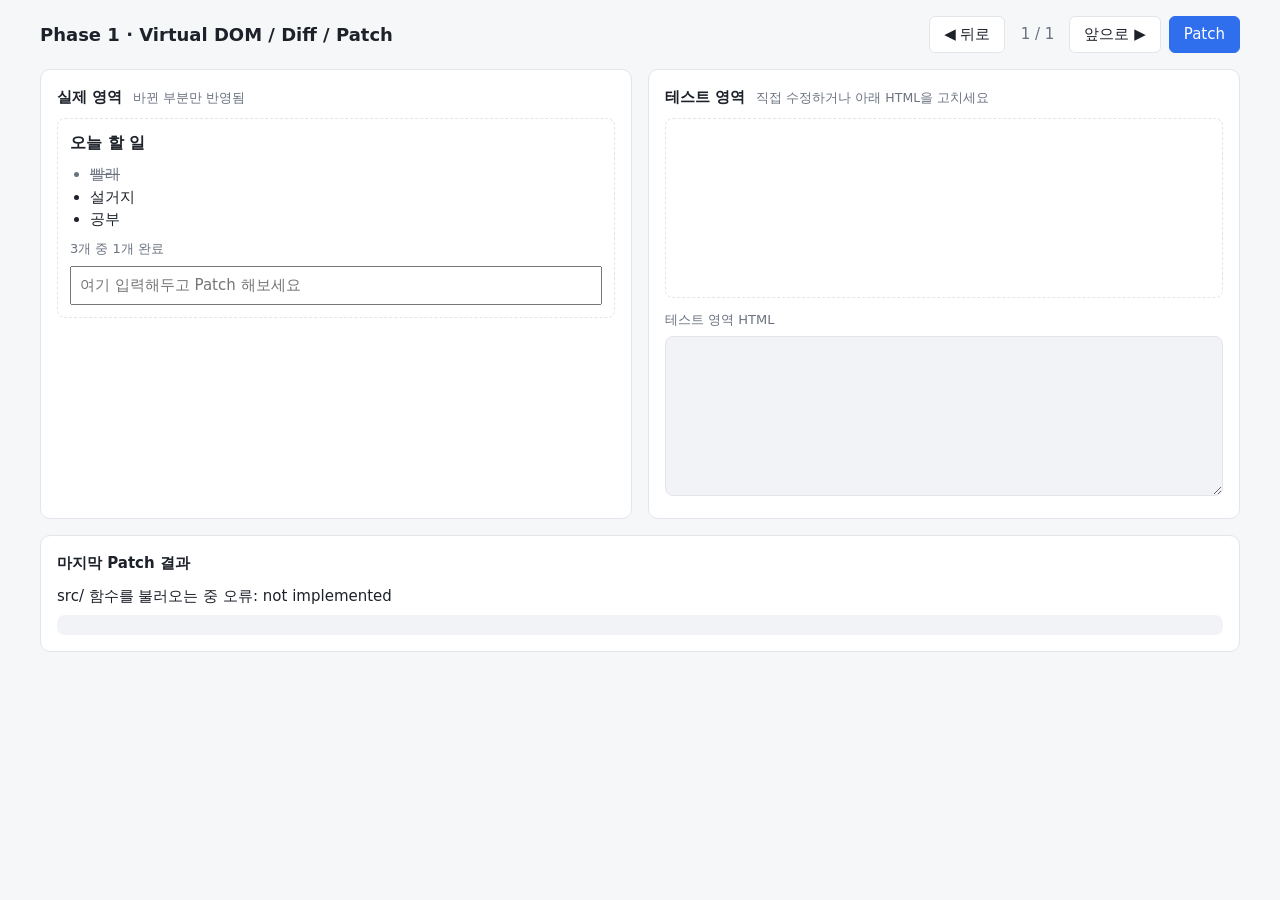
==== pages/phase1/index.html @ f25d1410 "프로젝트 구조, src 함수 뼈대, Phase 1 검증 페이지 추가" ====
<!doctype html>
<html lang="ko">
<head>
  <meta charset="utf-8">
  <meta name="viewport" content="width=device-width, initial-scale=1">
  <title>Phase 1 · VDOM Diff 검증</title>
  <link rel="stylesheet" href="./style.css">
</head>
<body>
  <header class="topbar">
    <h1>Phase 1 · Virtual DOM / Diff / Patch</h1>
    <div class="controls">
      <button id="btn-back" type="button">◀ 뒤로</button>
      <span id="history-pos" class="pos">1 / 1</span>
      <button id="btn-forward" type="button">앞으로 ▶</button>
      <button id="btn-patch" type="button" class="primary">Patch</button>
    </div>
  </header>

  <main class="grid">
    <!-- 실제 영역: 페이지 로드 시 이 HTML이 처음 VDOM이 된다. Patch는 이 영역에만 반영된다 -->
    <section class="panel">
      <h2>실제 영역 <small>바뀐 부분만 반영됨</small></h2>
      <div id="real-area" class="area">
        <div class="card">
          <h3 class="title">오늘 할 일</h3>
          <ul class="todos">
            <li class="done">빨래</li>
            <li>설거지</li>
            <li>공부</li>
          </ul>
          <p class="count">3개 중 1개 완료</p>
          <input type="text" placeholder="여기 입력해두고 Patch 해보세요">
        </div>
      </div>
    </section>

    <!-- 테스트 영역: 로드 시 VDOM으로 렌더링된다. 사용자가 자유롭게 수정 -->
    <section class="panel">
      <h2>테스트 영역 <small>직접 수정하거나 아래 HTML을 고치세요</small></h2>
      <div id="test-area" class="area" contenteditable="true" spellcheck="false"></div>
      <label class="source-label" for="test-source">테스트 영역 HTML</label>
      <textarea id="test-source" spellcheck="false"></textarea>
    </section>
  </main>

  <section class="panel log-panel">
    <h2>마지막 Patch 결과</h2>
    <p id="summary" class="summary">아직 Patch하지 않았어요.</p>
    <pre id="patch-log" class="log"></pre>
  </section>

  <script type="module" src="./main.js"></script>
</body>
</html>
---- pages/phase1/style.css ----
:root {
  --bg: #f6f7f9;
  --panel: #ffffff;
  --text: #1d2129;
  --muted: #6b7280;
  --line: #e2e5ea;
  --accent: #2f6fed;
  --code-bg: #f1f3f6;
  --bad: #d64545;
  color-scheme: light dark;
}

@media (prefers-color-scheme: dark) {
  :root {
    --bg: #15171c;
    --panel: #1d2027;
    --text: #e6e8ec;
    --muted: #9aa1ad;
    --line: #2c313b;
    --accent: #6b9bff;
    --code-bg: #242832;
    --bad: #ff7a7a;
  }
}

* { box-sizing: border-box; }

body {
  margin: 0;
  padding: 16px;
  background: var(--bg);
  color: var(--text);
  font: 15px/1.5 system-ui, -apple-system, "Apple SD Gothic Neo", "Malgun Gothic", sans-serif;
}

.topbar {
  display: flex;
  flex-wrap: wrap;
  align-items: center;
  justify-content: space-between;
  gap: 12px;
  max-width: 1200px;
  margin: 0 auto 16px;
}

h1 { font-size: 18px; margin: 0; }
h2 { font-size: 15px; margin: 0 0 10px; }
h2 small { color: var(--muted); font-weight: 400; margin-left: 6px; }

.controls { display: flex; align-items: center; gap: 8px; }
.pos { color: var(--muted); font-variant-numeric: tabular-nums; min-width: 48px; text-align: center; }

button {
  font: inherit;
  padding: 6px 14px;
  border: 1px solid var(--line);
  border-radius: 6px;
  background: var(--panel);
  color: var(--text);
  cursor: pointer;
}
button:disabled { opacity: .4; cursor: default; }
button.primary { background: var(--accent); border-color: var(--accent); color: #fff; }

.grid {
  display: grid;
  grid-template-columns: repeat(auto-fit, minmax(320px, 1fr));
  gap: 16px;
  max-width: 1200px;
  margin: 0 auto;
}

.panel {
  background: var(--panel);
  border: 1px solid var(--line);
  border-radius: 10px;
  padding: 16px;
  min-width: 0;
}

.area {
  min-height: 180px;
  padding: 12px;
  border: 1px dashed var(--line);
  border-radius: 8px;
}
#test-area:focus { outline: 2px solid var(--accent); outline-offset: 2px; }

.source-label { display: block; margin: 12px 0 6px; color: var(--muted); font-size: 13px; }

textarea {
  width: 100%;
  min-height: 160px;
  padding: 10px;
  border: 1px solid var(--line);
  border-radius: 8px;
  background: var(--code-bg);
  color: var(--text);
  font: 13px/1.5 ui-monospace, SFMono-Regular, Menlo, monospace;
  resize: vertical;
}
textarea.invalid { border-color: var(--bad); }

.log-panel { max-width: 1200px; margin: 16px auto 0; }
.summary { margin: 0 0 8px; }
.log {
  margin: 0;
  max-height: 260px;
  overflow: auto;
  padding: 10px;
  border-radius: 8px;
  background: var(--code-bg);
  font: 12px/1.5 ui-monospace, SFMono-Regular, Menlo, monospace;
}

/* 샘플 HTML 모양 */
.card .title { margin: 0 0 8px; font-size: 16px; }
.card .todos { margin: 0 0 8px; padding-left: 20px; }
.card .done { color: var(--muted); text-decoration: line-through; }
.card .count { margin: 0 0 8px; color: var(--muted); font-size: 13px; }
.card input { width: 100%; padding: 6px 8px; font: inherit; }
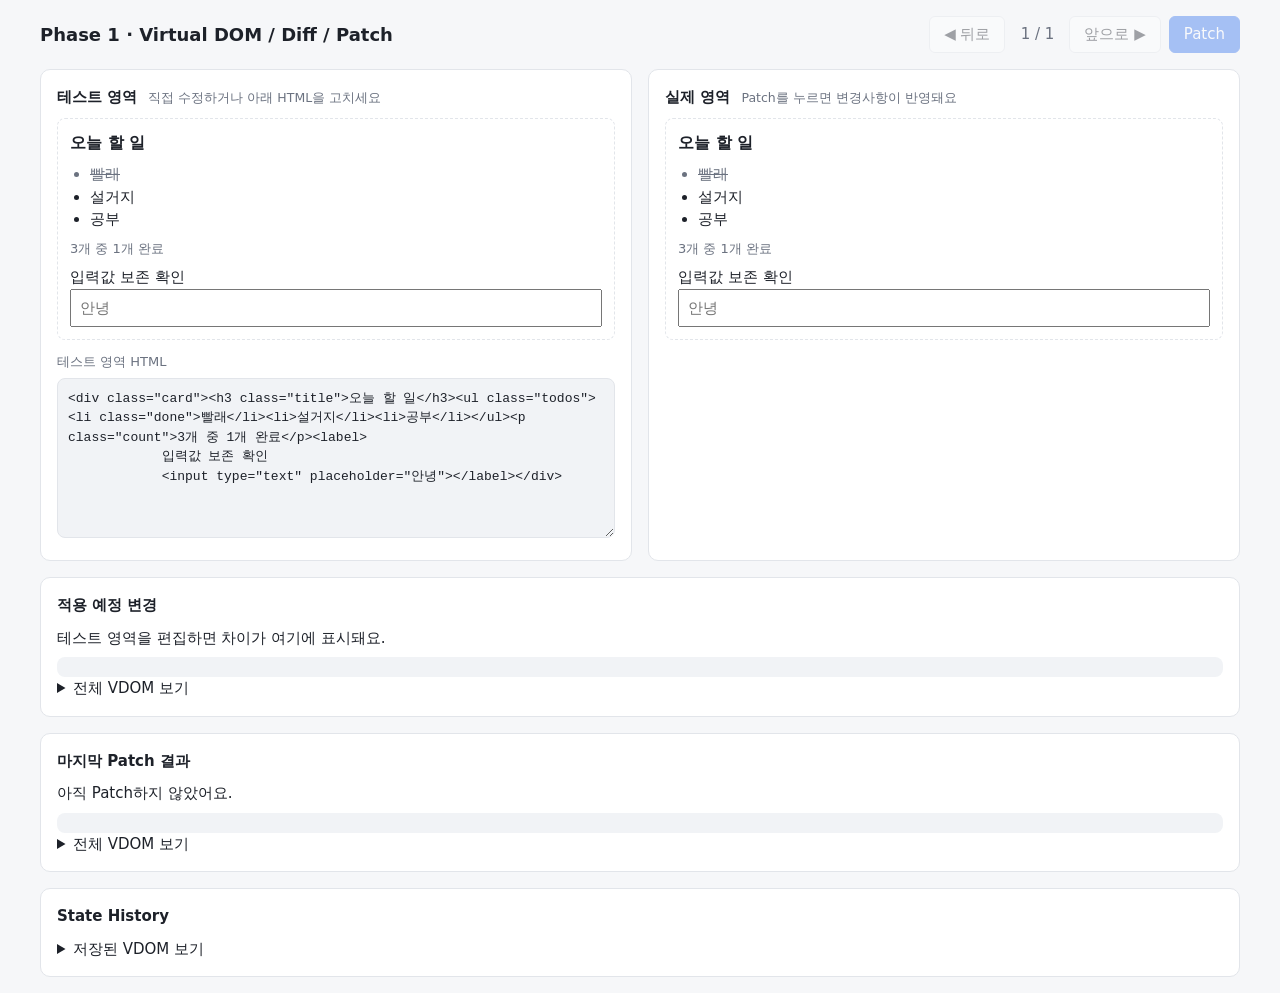
==== commit d1bf9cad: "edit:index page" ====
--- a/pages/phase1/index.html
+++ b/pages/phase1/index.html
@@ -13,14 +13,22 @@
       <button id="btn-back" type="button">◀ 뒤로</button>
       <span id="history-pos" class="pos">1 / 1</span>
       <button id="btn-forward" type="button">앞으로 ▶</button>
-      <button id="btn-patch" type="button" class="primary">Patch</button>
+      <button id="btn-patch" type="button" class="primary" disabled>Patch</button>
     </div>
   </header>
 
   <main class="grid">
+    <!-- 테스트 영역: 로드 시 VDOM으로 렌더링된다. 사용자가 자유롭게 수정 -->
+    <section class="panel">
+      <h2>테스트 영역 <small>직접 수정하거나 아래 HTML을 고치세요</small></h2>
+      <div id="test-area" class="area" contenteditable="true" spellcheck="false"></div>
+      <label class="source-label" for="test-source">테스트 영역 HTML</label>
+      <textarea id="test-source" spellcheck="false" aria-describedby="pending-summary"></textarea>
+    </section>
+
     <!-- 실제 영역: 페이지 로드 시 이 HTML이 처음 VDOM이 된다. Patch는 이 영역에만 반영된다 -->
     <section class="panel">
-      <h2>실제 영역 <small>바뀐 부분만 반영됨</small></h2>
+      <h2>실제 영역 <small>Patch를 누르면 변경사항이 반영돼요</small></h2>
       <div id="real-area" class="area">
         <div class="card">
           <h3 class="title">오늘 할 일</h3>
@@ -30,24 +38,63 @@
             <li>공부</li>
           </ul>
           <p class="count">3개 중 1개 완료</p>
-          <input type="text" placeholder="여기 입력해두고 Patch 해보세요">
+          <label>
+            입력값 보존 확인
+            <input type="text" placeholder="안녕">
+          </label>
         </div>
       </div>
     </section>
 
-    <!-- 테스트 영역: 로드 시 VDOM으로 렌더링된다. 사용자가 자유롭게 수정 -->
-    <section class="panel">
-      <h2>테스트 영역 <small>직접 수정하거나 아래 HTML을 고치세요</small></h2>
-      <div id="test-area" class="area" contenteditable="true" spellcheck="false"></div>
-      <label class="source-label" for="test-source">테스트 영역 HTML</label>
-      <textarea id="test-source" spellcheck="false"></textarea>
-    </section>
   </main>
+
+  <section class="panel log-panel">
+    <h2>적용 예정 변경</h2>
+    <p id="pending-summary" class="summary" role="status">테스트 영역을 편집하면 차이가 여기에 표시돼요.</p>
+    <pre id="pending-log" class="log"></pre>
+    <details id="vdom-details" class="vdom-details">
+      <summary>전체 VDOM 보기</summary>
+      <div class="vdom-trees">
+        <div>
+          <h3>적용 전 VDOM</h3>
+          <pre id="current-vdom" class="log"></pre>
+        </div>
+        <div>
+          <h3>편집 후 VDOM</h3>
+          <pre id="draft-vdom" class="log"></pre>
+        </div>
+      </div>
+    </details>
+  </section>
 
   <section class="panel log-panel">
     <h2>마지막 Patch 결과</h2>
     <p id="summary" class="summary">아직 Patch하지 않았어요.</p>
     <pre id="patch-log" class="log"></pre>
+    <details id="applied-vdom-details" class="vdom-details">
+      <summary>전체 VDOM 보기</summary>
+      <p id="applied-vdom-empty" class="summary">Patch를 적용하면 전후 VDOM을 볼 수 있어요.</p>
+      <div id="applied-vdom-trees" class="vdom-trees" hidden>
+        <div>
+          <h3>적용 전 VDOM</h3>
+          <pre id="applied-before" class="log"></pre>
+        </div>
+        <div>
+          <h3>적용 후 VDOM</h3>
+          <pre id="applied-after" class="log"></pre>
+        </div>
+      </div>
+    </details>
+  </section>
+
+  <section class="panel log-panel">
+    <h2>State History</h2>
+    <details id="history-details" class="vdom-details">
+      <summary>저장된 VDOM 보기</summary>
+      <label class="source-label" for="history-select">저장 시점</label>
+      <select id="history-select"></select>
+      <pre id="history-vdom" class="log"></pre>
+    </details>
   </section>
 
   <script type="module" src="./main.js"></script>
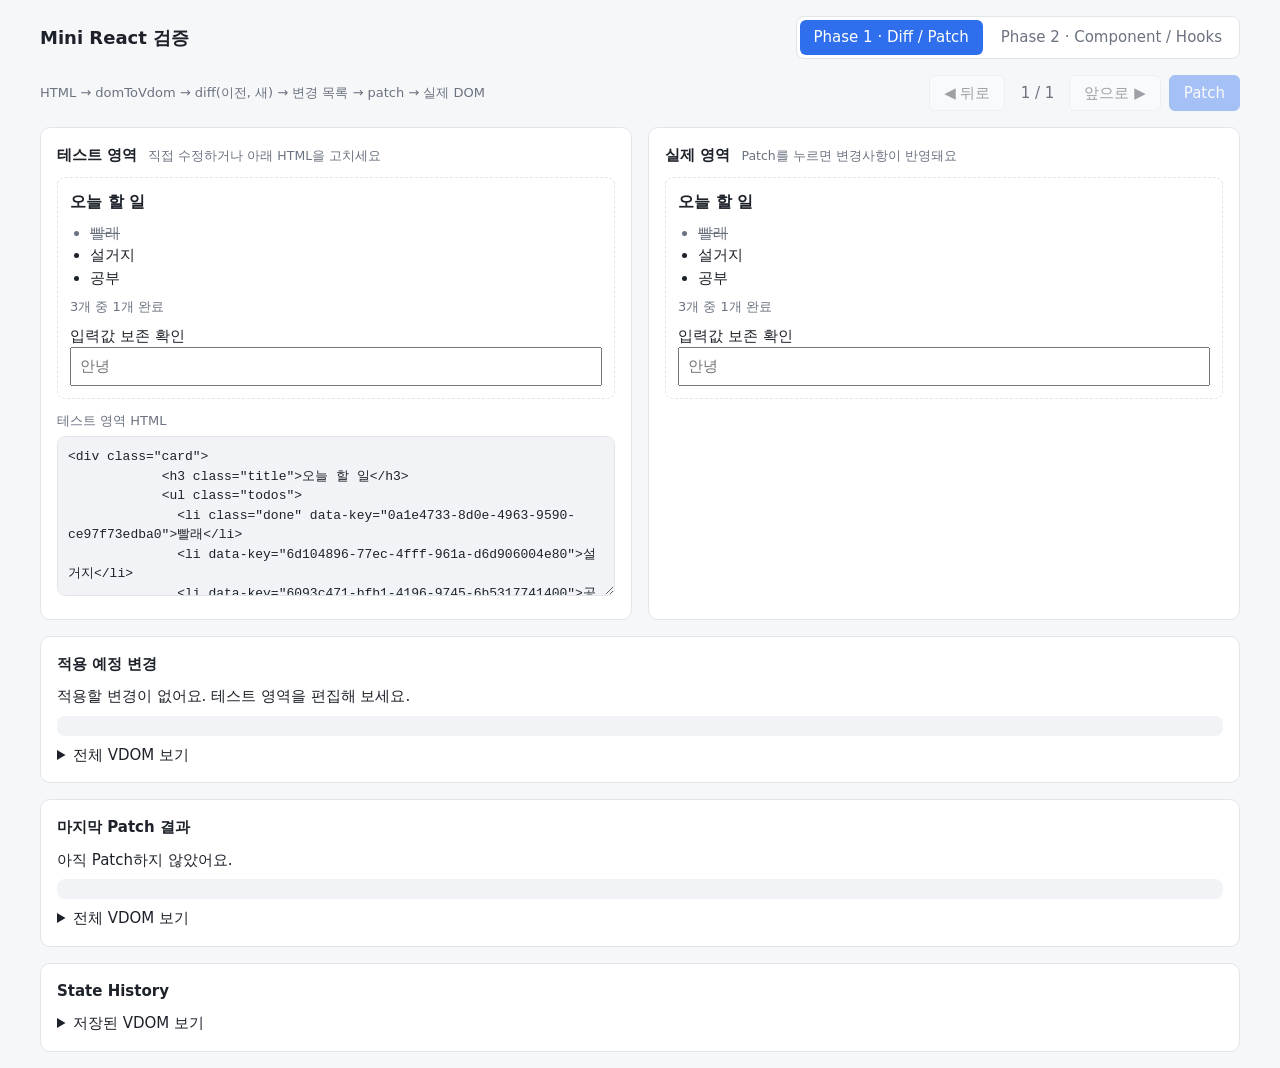
==== commit 64c3851d: "pages: Phase 2 검증 탭 (component·hooks 흐름, 규칙 위반, unmount) - Phase 1 / Phase 2 탭으로 나눔 - 렌더 사이클마다 setSt" ====
--- a/pages/phase1/index.html
+++ b/pages/phase1/index.html
@@ -3,100 +3,187 @@
 <head>
   <meta charset="utf-8">
   <meta name="viewport" content="width=device-width, initial-scale=1">
-  <title>Phase 1 · VDOM Diff 검증</title>
+  <title>Mini React 검증</title>
   <link rel="stylesheet" href="./style.css">
 </head>
 <body>
   <header class="topbar">
-    <h1>Phase 1 · Virtual DOM / Diff / Patch</h1>
-    <div class="controls">
-      <button id="btn-back" type="button">◀ 뒤로</button>
-      <span id="history-pos" class="pos">1 / 1</span>
-      <button id="btn-forward" type="button">앞으로 ▶</button>
-      <button id="btn-patch" type="button" class="primary" disabled>Patch</button>
-    </div>
+    <h1>Mini React 검증</h1>
+    <nav class="tabs" role="tablist" aria-label="검증 단계">
+      <button type="button" role="tab" id="tab-btn-phase1" aria-controls="tab-phase1" aria-selected="true">Phase 1 · Diff / Patch</button>
+      <button type="button" role="tab" id="tab-btn-phase2" aria-controls="tab-phase2" aria-selected="false">Phase 2 · Component / Hooks</button>
+    </nav>
   </header>
 
-  <main class="grid">
-    <!-- 테스트 영역: 로드 시 VDOM으로 렌더링된다. 사용자가 자유롭게 수정 -->
-    <section class="panel">
-      <h2>테스트 영역 <small>직접 수정하거나 아래 HTML을 고치세요</small></h2>
-      <div id="test-area" class="area" contenteditable="true" spellcheck="false"></div>
-      <label class="source-label" for="test-source">테스트 영역 HTML</label>
-      <textarea id="test-source" spellcheck="false" aria-describedby="pending-summary"></textarea>
+  <!-- ─── Phase 1: HTML을 고쳐서 diff·patch 확인 ─── -->
+  <div id="tab-phase1" role="tabpanel" aria-labelledby="tab-btn-phase1">
+    <div class="toolbar">
+      <p class="intro">HTML → domToVdom → diff(이전, 새) → 변경 목록 → patch → 실제 DOM</p>
+      <div class="controls">
+        <button id="btn-back" type="button">◀ 뒤로</button>
+        <span id="history-pos" class="pos">1 / 1</span>
+        <button id="btn-forward" type="button">앞으로 ▶</button>
+        <button id="btn-patch" type="button" class="primary" disabled>Patch</button>
+      </div>
+    </div>
+
+    <main class="grid">
+      <!-- 테스트 영역: 로드 시 VDOM으로 렌더링된다. 사용자가 자유롭게 수정 -->
+      <section class="panel">
+        <h2>테스트 영역 <small>직접 수정하거나 아래 HTML을 고치세요</small></h2>
+        <div id="test-area" class="area" contenteditable="true" spellcheck="false"></div>
+        <label class="source-label" for="test-source">테스트 영역 HTML</label>
+        <textarea id="test-source" spellcheck="false" aria-describedby="pending-summary"></textarea>
+      </section>
+
+      <!-- 실제 영역: 페이지 로드 시 이 HTML이 처음 VDOM이 된다. Patch는 이 영역에만 반영된다 -->
+      <section class="panel">
+        <h2>실제 영역 <small>Patch를 누르면 변경사항이 반영돼요</small></h2>
+        <div id="real-area" class="area">
+          <div class="card">
+            <h3 class="title">오늘 할 일</h3>
+            <ul class="todos">
+              <li class="done">빨래</li>
+              <li>설거지</li>
+              <li>공부</li>
+            </ul>
+            <p class="count">3개 중 1개 완료</p>
+            <label>
+              입력값 보존 확인
+              <input type="text" placeholder="안녕">
+            </label>
+          </div>
+        </div>
+      </section>
+
+    </main>
+
+    <section class="panel log-panel">
+      <h2>적용 예정 변경</h2>
+      <p id="pending-summary" class="summary" role="status">테스트 영역을 편집하면 차이가 여기에 표시돼요.</p>
+      <pre id="pending-log" class="log"></pre>
+      <details id="vdom-details" class="vdom-details">
+        <summary>전체 VDOM 보기</summary>
+        <div class="vdom-trees">
+          <div>
+            <h3>적용 전 VDOM</h3>
+            <pre id="current-vdom" class="log"></pre>
+          </div>
+          <div>
+            <h3>편집 후 VDOM</h3>
+            <pre id="draft-vdom" class="log"></pre>
+          </div>
+        </div>
+      </details>
     </section>
 
-    <!-- 실제 영역: 페이지 로드 시 이 HTML이 처음 VDOM이 된다. Patch는 이 영역에만 반영된다 -->
-    <section class="panel">
-      <h2>실제 영역 <small>Patch를 누르면 변경사항이 반영돼요</small></h2>
-      <div id="real-area" class="area">
-        <div class="card">
-          <h3 class="title">오늘 할 일</h3>
-          <ul class="todos">
-            <li class="done">빨래</li>
-            <li>설거지</li>
-            <li>공부</li>
-          </ul>
-          <p class="count">3개 중 1개 완료</p>
-          <label>
-            입력값 보존 확인
-            <input type="text" placeholder="안녕">
-          </label>
+    <section class="panel log-panel">
+      <h2>마지막 Patch 결과</h2>
+      <p id="summary" class="summary">아직 Patch하지 않았어요.</p>
+      <pre id="patch-log" class="log"></pre>
+      <details id="applied-vdom-details" class="vdom-details">
+        <summary>전체 VDOM 보기</summary>
+        <p id="applied-vdom-empty" class="summary">Patch를 적용하면 전후 VDOM을 볼 수 있어요.</p>
+        <div id="applied-vdom-trees" class="vdom-trees" hidden>
+          <div>
+            <h3>적용 전 VDOM</h3>
+            <pre id="applied-before" class="log"></pre>
+          </div>
+          <div>
+            <h3>적용 후 VDOM</h3>
+            <pre id="applied-after" class="log"></pre>
+          </div>
         </div>
-      </div>
+      </details>
     </section>
 
-  </main>
+    <section class="panel log-panel">
+      <h2>State History</h2>
+      <details id="history-details" class="vdom-details">
+        <summary>저장된 VDOM 보기</summary>
+        <label class="source-label" for="history-select">저장 시점</label>
+        <select id="history-select"></select>
+        <pre id="history-vdom" class="log"></pre>
+      </details>
+    </section>
+  </div>
 
-  <section class="panel log-panel">
-    <h2>적용 예정 변경</h2>
-    <p id="pending-summary" class="summary" role="status">테스트 영역을 편집하면 차이가 여기에 표시돼요.</p>
-    <pre id="pending-log" class="log"></pre>
-    <details id="vdom-details" class="vdom-details">
-      <summary>전체 VDOM 보기</summary>
-      <div class="vdom-trees">
-        <div>
-          <h3>적용 전 VDOM</h3>
-          <pre id="current-vdom" class="log"></pre>
+  <!-- ─── Phase 2: render(App) → setState → 다시 그리기 흐름 확인 ─── -->
+  <div id="tab-phase2" role="tabpanel" aria-labelledby="tab-btn-phase2" hidden>
+    <div class="toolbar">
+      <p class="intro">setState → update 예약 → renderVnode(hooks 칸 읽기) → expand(자식 펼치기) → diff → patch → effect</p>
+    </div>
+
+    <main class="grid">
+      <section class="panel">
+        <h2>앱 <small>render(App, #app)로 붙인 컴포넌트예요. 눌러 보세요</small></h2>
+        <div id="app" class="area"></div>
+        <h3 class="sub">effect가 쓴 곳 <small>화면에 붙은 뒤 실행돼서 바뀐 DOM을 읽을 수 있어요</small></h3>
+        <ul class="effect-out">
+          <li id="effect-summary">아직 실행 안 됨</li>
+          <li id="effect-clicks">아직 실행 안 됨</li>
+        </ul>
+        <h3 class="sub">unmount 확인 <small>cleanup을 전부 부르고 화면에서 떼요. 떼어진 뒤 setState는 무시돼요</small></h3>
+        <div class="controls wrap">
+          <button id="btn-unmount" type="button">app.unmount()</button>
+          <button id="btn-dead-setstate" type="button" disabled>떼어진 앱에 setClicks</button>
+          <button id="btn-remount" type="button" disabled>다시 render</button>
         </div>
-        <div>
-          <h3>편집 후 VDOM</h3>
-          <pre id="draft-vdom" class="log"></pre>
+        <p id="mount-result" class="summary" role="status"></p>
+      </section>
+
+      <section class="panel">
+        <h2>Hooks 칸 <small>instance.hooks — 부른 순서가 곧 칸 번호예요</small></h2>
+        <div class="table-wrap">
+          <table class="hooks-table">
+            <thead>
+              <tr><th scope="col">칸</th><th scope="col">hook</th><th scope="col">이름</th><th scope="col">저장된 값</th><th scope="col">deps</th></tr>
+            </thead>
+            <tbody id="hooks-body"></tbody>
+          </table>
         </div>
-      </div>
-    </details>
-  </section>
+        <h3 class="sub">hook 규칙 위반 확인 <small>루트에서만, 매 렌더 같은 순서·같은 개수로</small></h3>
+        <div class="controls wrap">
+          <button id="btn-child-hook" type="button">자식에서 useState</button>
+          <button id="btn-outside-hook" type="button">컴포넌트 밖에서 useState</button>
+          <button id="btn-order-hook" type="button">if로 hook 순서 바꾸기</button>
+          <button id="btn-count-hook" type="button">if로 hook 개수 바꾸기</button>
+        </div>
+        <p id="rule-result" class="summary rule-result" role="status"></p>
+      </section>
+    </main>
 
-  <section class="panel log-panel">
-    <h2>마지막 Patch 결과</h2>
-    <p id="summary" class="summary">아직 Patch하지 않았어요.</p>
-    <pre id="patch-log" class="log"></pre>
-    <details id="applied-vdom-details" class="vdom-details">
-      <summary>전체 VDOM 보기</summary>
-      <p id="applied-vdom-empty" class="summary">Patch를 적용하면 전후 VDOM을 볼 수 있어요.</p>
-      <div id="applied-vdom-trees" class="vdom-trees" hidden>
-        <div>
-          <h3>적용 전 VDOM</h3>
-          <pre id="applied-before" class="log"></pre>
+    <section class="panel log-panel">
+      <h2>렌더 흐름 <small>한 번 다시 그릴 때마다 카드가 하나씩 생겨요</small></h2>
+      <div id="cycle-list" class="cycle-list" aria-label="렌더 기록"></div>
+      <p id="cycle-trigger" class="summary"></p>
+      <ol id="flow-steps" class="flow"></ol>
+      <details id="flow-vdom" class="vdom-details">
+        <summary>이번 렌더의 VDOM 보기</summary>
+        <div class="tree-grid">
+          <div>
+            <h3>App이 돌려준 VDOM <small>컴포넌트 메모 그대로</small></h3>
+            <pre id="flow-raw" class="log"></pre>
+          </div>
+          <div>
+            <h3>지난 VDOM <small>바뀔 곳 강조</small></h3>
+            <pre id="flow-before" class="log"></pre>
+          </div>
+          <div>
+            <h3>새 VDOM <small>expand 후</small></h3>
+            <pre id="flow-after" class="log"></pre>
+          </div>
         </div>
-        <div>
-          <h3>적용 후 VDOM</h3>
-          <pre id="applied-after" class="log"></pre>
-        </div>
-      </div>
-    </details>
-  </section>
+      </details>
+      <details class="vdom-details">
+        <summary>이번 변경 목록 (JSON)</summary>
+        <pre id="flow-patches" class="log"></pre>
+      </details>
+    </section>
+  </div>
 
-  <section class="panel log-panel">
-    <h2>State History</h2>
-    <details id="history-details" class="vdom-details">
-      <summary>저장된 VDOM 보기</summary>
-      <label class="source-label" for="history-select">저장 시점</label>
-      <select id="history-select"></select>
-      <pre id="history-vdom" class="log"></pre>
-    </details>
-  </section>
-
+  <script type="module" src="./tabs.js"></script>
   <script type="module" src="./main.js"></script>
+  <script type="module" src="./phase2.js"></script>
 </body>
 </html>
--- a/pages/phase1/style.css
+++ b/pages/phase1/style.css
@@ -7,6 +7,10 @@
   --accent: #2f6fed;
   --code-bg: #f1f3f6;
   --bad: #d64545;
+  --ok: #1f8a4c;
+  --memo: #8a5cd6;
+  --child: #c26a12;
+  --effect: #c2307a;
   color-scheme: light dark;
 }
 
@@ -20,6 +24,10 @@
     --accent: #6b9bff;
     --code-bg: #242832;
     --bad: #ff7a7a;
+    --ok: #5fd08f;
+    --memo: #b897ff;
+    --child: #f0a65a;
+    --effect: #ff7ab8;
   }
 }
 
@@ -119,3 +127,87 @@
 .card .done { color: var(--muted); text-decoration: line-through; }
 .card .count { margin: 0 0 8px; color: var(--muted); font-size: 13px; }
 .card input { width: 100%; padding: 6px 8px; font: inherit; }
+
+/* ── 탭 ─────────────────────────────────────────────────── */
+.tabs { display: flex; gap: 4px; padding: 3px; border: 1px solid var(--line); border-radius: 8px; background: var(--panel); }
+.tabs [role="tab"] { border: 0; background: transparent; color: var(--muted); }
+.tabs [role="tab"][aria-selected="true"] { background: var(--accent); color: #fff; }
+
+.toolbar {
+  display: flex;
+  flex-wrap: wrap;
+  align-items: center;
+  justify-content: space-between;
+  gap: 12px;
+  max-width: 1200px;
+  margin: 0 auto 16px;
+}
+.intro { margin: 0; color: var(--muted); font-size: 13px; }
+.controls.wrap { flex-wrap: wrap; }
+
+/* ── Phase 2 ────────────────────────────────────────────── */
+h3.sub { font-size: 14px; margin: 16px 0 8px; }
+h3 small, h3.sub small { color: var(--muted); font-weight: 400; margin-left: 6px; font-size: 12px; }
+
+#app .card .add-row { display: flex; gap: 6px; margin-top: 8px; align-items: center; flex-wrap: wrap; }
+#app .card .add-row input { flex: 1 1 140px; width: auto; }
+#app .card li { display: flex; align-items: center; gap: 8px; }
+#app .card .todo-text { cursor: pointer; }
+#app .card .todo-remove { padding: 0 8px; line-height: 1.4; }
+#app .card .clicks { color: var(--muted); font-variant-numeric: tabular-nums; }
+
+.effect-out { margin: 0; padding-left: 20px; font-size: 13px; color: var(--muted); }
+
+.table-wrap { overflow-x: auto; }
+.hooks-table { width: 100%; border-collapse: collapse; font-size: 13px; }
+.hooks-table th, .hooks-table td { text-align: left; padding: 6px 8px; border-bottom: 1px solid var(--line); vertical-align: top; }
+.hooks-table th { color: var(--muted); font-weight: 500; }
+.hooks-table td:nth-child(-n+3) { white-space: nowrap; word-break: normal; }
+.mono { font-family: ui-monospace, SFMono-Regular, Menlo, monospace; font-size: 12px; word-break: break-all; }
+.kind { font-weight: 600; }
+.kind-useState { color: var(--accent); }
+.kind-useMemo { color: var(--memo); }
+.kind-useEffect { color: var(--effect); }
+
+.rule-result { margin-top: 8px; color: var(--bad); }
+.rule-result.ok { color: var(--ok); }
+
+.cycle-list { display: flex; gap: 6px; overflow-x: auto; padding-bottom: 8px; margin-bottom: 8px; }
+.cycle-chip { flex: none; font-size: 12px; padding: 4px 10px; white-space: nowrap; }
+.cycle-chip[aria-pressed="true"] { background: var(--accent); border-color: var(--accent); color: #fff; }
+
+.flow { list-style: none; margin: 0 0 12px; padding: 0; display: grid; gap: 4px; }
+.flow-step {
+  display: flex;
+  gap: 10px;
+  align-items: baseline;
+  padding: 6px 10px;
+  border-left: 3px solid var(--phase, var(--line));
+  border-radius: 4px;
+  background: var(--code-bg);
+  font-size: 13px;
+}
+.flow-step .badge {
+  flex: none;
+  min-width: 64px;
+  font: 600 11px/1.6 ui-monospace, SFMono-Regular, Menlo, monospace;
+  color: var(--phase, var(--muted));
+}
+.flow-step.tone-skip { opacity: .6; }
+.flow-step.tone-batched { font-style: italic; }
+.flow-step.tone-bad { color: var(--bad); }
+.phase-setState { --phase: var(--accent); }
+.phase-schedule { --phase: var(--muted); }
+.phase-render, .phase-hook { --phase: var(--memo); }
+.phase-expand, .phase-child { --phase: var(--child); }
+.phase-diff, .phase-patch { --phase: var(--ok); }
+.phase-effect { --phase: var(--effect); }
+.phase-unmount { --phase: var(--child); }
+.phase-error { --phase: var(--bad); }
+
+.tree-grid { display: grid; grid-template-columns: repeat(auto-fit, minmax(260px, 1fr)); gap: 12px; margin-top: 8px; }
+.tree-grid h3 { font-size: 13px; margin: 0 0 6px; }
+.tree-grid .log { max-height: 420px; }
+.vdom-details { margin-top: 8px; }
+.component-tag { color: var(--child); font-weight: 600; }
+.key-attr { color: var(--accent); }
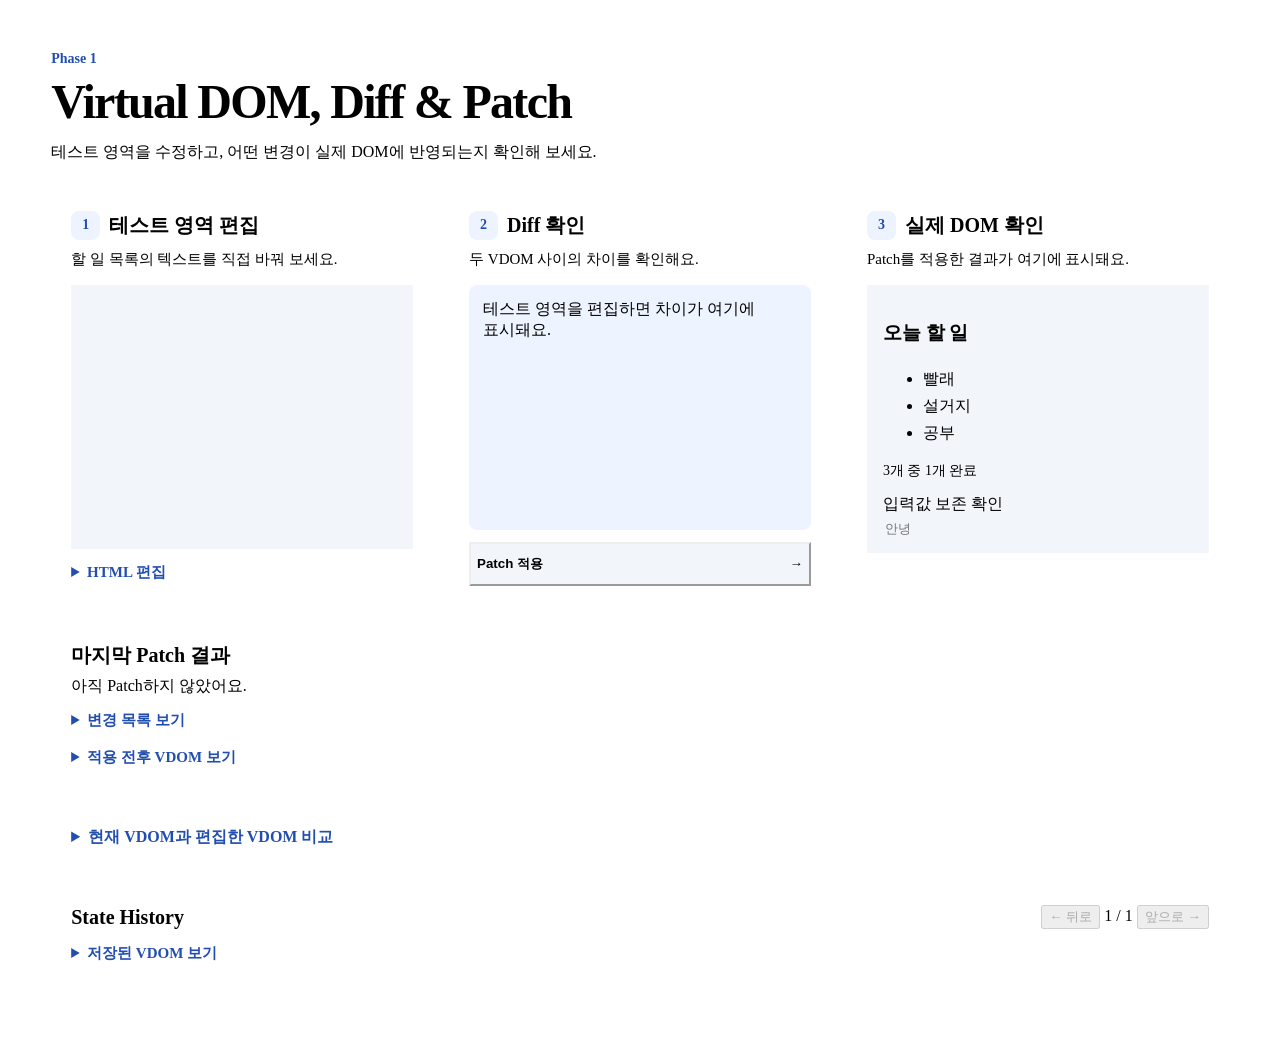
==== commit c55ec4dc: "feat: demo page" ====
--- a/pages/phase1/index.html
+++ b/pages/phase1/index.html
@@ -3,42 +3,236 @@
 <head>
   <meta charset="utf-8">
   <meta name="viewport" content="width=device-width, initial-scale=1">
-  <title>Mini React 검증</title>
+  <title>Phase 1 · VDOM Diff 검증</title>
   <link rel="stylesheet" href="./style.css">
+  <style>
+    .presentation {
+      --surface: #f2f5fa;
+      --blue-surface: #eef4ff;
+      --blue-text: #224eb0;
+      --blue-button: #2356cf;
+      max-width: 1360px;
+      margin: 0 auto;
+      padding: clamp(16px, 4vw, 52px);
+      font-size: 16px;
+      word-break: keep-all;
+      overflow-wrap: anywhere;
+    }
+
+    @media (prefers-color-scheme: dark) {
+      .presentation {
+        --surface: #252a34;
+        --blue-surface: #202d49;
+        --blue-text: #b7ccff;
+        --blue-button: #3464d9;
+      }
+    }
+
+    .page-header { margin-bottom: 28px; }
+    .phase-label {
+      margin: 0 0 8px;
+      color: var(--blue-text);
+      font-size: 14px;
+      font-weight: 750;
+    }
+    .page-header h1 {
+      margin: 0;
+      font-size: clamp(30px, 4vw, 48px);
+      line-height: 1.14;
+      letter-spacing: -.035em;
+    }
+    .page-header .intro { margin: 12px 0 0; color: var(--muted); font-size: 16px; }
+
+    .workflow {
+      display: grid;
+      grid-template-columns: repeat(3, minmax(0, 1fr));
+      gap: 16px;
+    }
+    .presentation .panel { padding: 20px; border-radius: 14px; }
+    .presentation h2 { margin: 0; font-size: 20px; line-height: 1.3; }
+    .step h2 { display: flex; align-items: center; gap: 9px; }
+    .step-number {
+      display: grid;
+      place-items: center;
+      flex: 0 0 29px;
+      height: 29px;
+      border-radius: 8px;
+      background: var(--blue-surface);
+      color: var(--blue-text);
+      font-size: 14px;
+    }
+    .step-description {
+      margin: 10px 0 16px;
+      color: var(--muted);
+      font-size: 15px;
+    }
+
+    .presentation .area {
+      min-height: 232px;
+      padding: 16px;
+      background: var(--surface);
+    }
+    .presentation #test-area { border-color: var(--blue-text); }
+    .presentation #real-area { border: 1px solid var(--line); }
+    .presentation .card .title { font-size: 19px; }
+    .presentation .card .todos { line-height: 1.7; }
+    .presentation .card .count { font-size: 14px; }
+    .presentation .card input {
+      display: block;
+      margin-top: 5px;
+      border: 1px solid var(--line);
+      border-radius: 6px;
+      background: var(--panel);
+    }
+
+    .diff-step { display: flex; flex-direction: column; }
+    .diff-result {
+      flex: 1;
+      min-height: 176px;
+      margin-bottom: 12px;
+      padding: 14px;
+      border-radius: 8px;
+      background: var(--blue-surface);
+    }
+    .diff-result .summary { margin: 0; }
+    .diff-changes {
+      display: grid;
+      gap: 8px;
+      max-height: 180px;
+      overflow: auto;
+      margin: 10px 0 0;
+      padding: 0;
+      list-style: none;
+    }
+    .diff-changes:empty,
+    .diff-changes:empty + details { display: none; }
+    .diff-change {
+      padding: 9px 10px;
+      border-radius: 8px;
+      background: var(--panel);
+    }
+    .diff-change h3 {
+      margin: 0 0 4px;
+      color: var(--muted);
+      font: 600 13px/1.4 ui-monospace, SFMono-Regular, Menlo, monospace;
+    }
+    .diff-change p { margin: 0; font-size: 15px; }
+    .diff-change p + p { margin-top: 4px; }
+    .presentation mark {
+      padding: 1px 3px;
+      border-radius: 3px;
+      background: #ffe69a;
+      color: #382500;
+      box-decoration-break: clone;
+      -webkit-box-decoration-break: clone;
+    }
+    .diff-result .log {
+      max-height: 152px;
+      margin-top: 10px;
+      background: var(--panel);
+    }
+    .presentation .log:empty { display: none; }
+    .presentation .primary {
+      display: flex;
+      align-items: center;
+      justify-content: space-between;
+      min-height: 44px;
+      background: var(--blue-button);
+      border-color: var(--blue-button);
+      color: #fff;
+      font-weight: 700;
+    }
+    .presentation .primary:disabled {
+      opacity: 1;
+      background: var(--surface);
+      border-color: var(--line);
+      color: var(--muted);
+    }
+
+    .presentation .log-panel,
+    .comparison { margin: 16px 0 0; max-width: none; }
+    .log-panel > .summary { margin: 8px 0 0; }
+    .disclosure { min-width: 0; }
+    .disclosure:not(.comparison) { margin-top: 10px; }
+    .disclosure > summary {
+      padding: 4px 0;
+      color: var(--blue-text);
+      font-size: 15px;
+      font-weight: 650;
+      cursor: pointer;
+    }
+    .comparison > summary { padding: 0; font-size: 16px; }
+    .disclosure > .log,
+    .disclosure > .summary { margin-top: 8px; }
+    .presentation .log { font-size: 14px; }
+    .presentation textarea { display: block; font-size: 16px; }
+    .presentation :focus-visible {
+      outline: 2px solid var(--accent);
+      outline-offset: 2px;
+    }
+    .presentation .vdom-trees {
+      display: grid;
+      grid-template-columns: repeat(auto-fit, minmax(min(100%, 320px), 1fr));
+      gap: 12px;
+      margin-top: 12px;
+    }
+    .presentation .vdom-trees[hidden] { display: none; }
+    .presentation .vdom-trees > div { min-width: 0; }
+    .presentation .vdom-trees h3 { margin: 0 0 6px; font-size: 14px; }
+    .presentation #history-select { font: inherit; margin-bottom: 8px; }
+    .history-heading {
+      display: flex;
+      flex-wrap: wrap;
+      align-items: center;
+      justify-content: space-between;
+      gap: 8px 16px;
+    }
+    .history-heading .controls { flex-wrap: wrap; }
+
+    @media (max-width: 950px) {
+      .workflow { grid-template-columns: minmax(0, 1fr); }
+      .diff-result { min-height: 0; }
+    }
+  </style>
 </head>
-<body>
-  <header class="topbar">
-    <h1>Mini React 검증</h1>
-    <nav class="tabs" role="tablist" aria-label="검증 단계">
-      <button type="button" role="tab" id="tab-btn-phase1" aria-controls="tab-phase1" aria-selected="true">Phase 1 · Diff / Patch</button>
-      <button type="button" role="tab" id="tab-btn-phase2" aria-controls="tab-phase2" aria-selected="false">Phase 2 · Component / Hooks</button>
-    </nav>
+<body class="presentation">
+  <header class="page-header">
+    <p class="phase-label">Phase 1</p>
+    <h1>Virtual DOM, Diff &amp; Patch</h1>
+    <p class="intro">테스트 영역을 수정하고, 어떤 변경이 실제 DOM에 반영되는지 확인해 보세요.</p>
   </header>
 
-  <!-- ─── Phase 1: HTML을 고쳐서 diff·patch 확인 ─── -->
-  <div id="tab-phase1" role="tabpanel" aria-labelledby="tab-btn-phase1">
-    <div class="toolbar">
-      <p class="intro">HTML → domToVdom → diff(이전, 새) → 변경 목록 → patch → 실제 DOM</p>
-      <div class="controls">
-        <button id="btn-back" type="button">◀ 뒤로</button>
-        <span id="history-pos" class="pos">1 / 1</span>
-        <button id="btn-forward" type="button">앞으로 ▶</button>
-        <button id="btn-patch" type="button" class="primary" disabled>Patch</button>
-      </div>
-    </div>
-
-    <main class="grid">
-      <!-- 테스트 영역: 로드 시 VDOM으로 렌더링된다. 사용자가 자유롭게 수정 -->
-      <section class="panel">
-        <h2>테스트 영역 <small>직접 수정하거나 아래 HTML을 고치세요</small></h2>
-        <div id="test-area" class="area" contenteditable="true" spellcheck="false"></div>
-        <label class="source-label" for="test-source">테스트 영역 HTML</label>
-        <textarea id="test-source" spellcheck="false" aria-describedby="pending-summary"></textarea>
+  <main>
+    <div class="workflow">
+      <section class="panel step">
+        <h2><span class="step-number">1</span> 테스트 영역 편집</h2>
+        <p class="step-description" id="edit-help">할 일 목록의 텍스트를 직접 바꿔 보세요.</p>
+        <div id="test-area" class="area" contenteditable="true" spellcheck="false"
+             aria-label="테스트 영역" aria-describedby="edit-help"></div>
+        <details class="disclosure">
+          <summary>HTML 편집</summary>
+          <label class="source-label" for="test-source">테스트 영역 HTML</label>
+          <textarea id="test-source" spellcheck="false" aria-describedby="pending-summary"></textarea>
+        </details>
       </section>
 
-      <!-- 실제 영역: 페이지 로드 시 이 HTML이 처음 VDOM이 된다. Patch는 이 영역에만 반영된다 -->
-      <section class="panel">
-        <h2>실제 영역 <small>Patch를 누르면 변경사항이 반영돼요</small></h2>
+      <section class="panel step diff-step">
+        <h2><span class="step-number">2</span> Diff 확인</h2>
+        <p class="step-description">두 VDOM 사이의 차이를 확인해요.</p>
+        <div class="diff-result">
+          <p id="pending-summary" class="summary" role="status">테스트 영역을 편집하면 차이가 여기에 표시돼요.</p>
+          <ul id="pending-changes" class="diff-changes" aria-label="바뀐 값"></ul>
+          <details class="disclosure">
+            <summary>변경 목록 JSON 보기</summary>
+            <pre id="pending-log" class="log"></pre>
+          </details>
+        </div>
+        <button id="btn-patch" type="button" class="primary" disabled>Patch 적용 <span aria-hidden="true">→</span></button>
+      </section>
+
+      <section class="panel step">
+        <h2><span class="step-number">3</span> 실제 DOM 확인</h2>
+        <p class="step-description">Patch를 적용한 결과가 여기에 표시돼요.</p>
         <div id="real-area" class="area">
           <div class="card">
             <h3 class="title">오늘 할 일</h3>
@@ -55,34 +249,17 @@
           </div>
         </div>
       </section>
-
-    </main>
-
-    <section class="panel log-panel">
-      <h2>적용 예정 변경</h2>
-      <p id="pending-summary" class="summary" role="status">테스트 영역을 편집하면 차이가 여기에 표시돼요.</p>
-      <pre id="pending-log" class="log"></pre>
-      <details id="vdom-details" class="vdom-details">
-        <summary>전체 VDOM 보기</summary>
-        <div class="vdom-trees">
-          <div>
-            <h3>적용 전 VDOM</h3>
-            <pre id="current-vdom" class="log"></pre>
-          </div>
-          <div>
-            <h3>편집 후 VDOM</h3>
-            <pre id="draft-vdom" class="log"></pre>
-          </div>
-        </div>
-      </details>
-    </section>
+    </div>
 
     <section class="panel log-panel">
       <h2>마지막 Patch 결과</h2>
-      <p id="summary" class="summary">아직 Patch하지 않았어요.</p>
-      <pre id="patch-log" class="log"></pre>
-      <details id="applied-vdom-details" class="vdom-details">
-        <summary>전체 VDOM 보기</summary>
+      <p id="summary" class="summary" role="status">아직 Patch하지 않았어요.</p>
+      <details class="disclosure">
+        <summary>변경 목록 보기</summary>
+        <pre id="patch-log" class="log"></pre>
+      </details>
+      <details id="applied-vdom-details" class="disclosure">
+        <summary>적용 전후 VDOM 보기</summary>
         <p id="applied-vdom-empty" class="summary">Patch를 적용하면 전후 VDOM을 볼 수 있어요.</p>
         <div id="applied-vdom-trees" class="vdom-trees" hidden>
           <div>
@@ -97,93 +274,38 @@
       </details>
     </section>
 
+    <details id="vdom-details" class="panel disclosure comparison">
+      <summary>현재 VDOM과 편집한 VDOM 비교</summary>
+      <div class="vdom-trees">
+        <div>
+          <h3>현재 VDOM</h3>
+          <pre id="current-vdom" class="log"></pre>
+        </div>
+        <div>
+          <h3>편집 후 VDOM</h3>
+          <pre id="draft-vdom" class="log"></pre>
+        </div>
+      </div>
+    </details>
+
     <section class="panel log-panel">
-      <h2>State History</h2>
-      <details id="history-details" class="vdom-details">
+      <div class="history-heading">
+        <h2>State History</h2>
+        <div class="controls" role="group" aria-label="저장 시점 이동">
+          <button id="btn-back" type="button" disabled>← 뒤로</button>
+          <span id="history-pos" class="pos" role="status">1 / 1</span>
+          <button id="btn-forward" type="button" disabled>앞으로 →</button>
+        </div>
+      </div>
+      <details id="history-details" class="disclosure">
         <summary>저장된 VDOM 보기</summary>
         <label class="source-label" for="history-select">저장 시점</label>
         <select id="history-select"></select>
         <pre id="history-vdom" class="log"></pre>
       </details>
     </section>
-  </div>
-
-  <!-- ─── Phase 2: render(App) → setState → 다시 그리기 흐름 확인 ─── -->
-  <div id="tab-phase2" role="tabpanel" aria-labelledby="tab-btn-phase2" hidden>
-    <div class="toolbar">
-      <p class="intro">setState → update 예약 → renderVnode(hooks 칸 읽기) → expand(자식 펼치기) → diff → patch → effect</p>
-    </div>
-
-    <main class="grid">
-      <section class="panel">
-        <h2>앱 <small>render(App, #app)로 붙인 컴포넌트예요. 눌러 보세요</small></h2>
-        <div id="app" class="area"></div>
-        <h3 class="sub">effect가 쓴 곳 <small>화면에 붙은 뒤 실행돼서 바뀐 DOM을 읽을 수 있어요</small></h3>
-        <ul class="effect-out">
-          <li id="effect-summary">아직 실행 안 됨</li>
-          <li id="effect-clicks">아직 실행 안 됨</li>
-        </ul>
-        <h3 class="sub">unmount 확인 <small>cleanup을 전부 부르고 화면에서 떼요. 떼어진 뒤 setState는 무시돼요</small></h3>
-        <div class="controls wrap">
-          <button id="btn-unmount" type="button">app.unmount()</button>
-          <button id="btn-dead-setstate" type="button" disabled>떼어진 앱에 setClicks</button>
-          <button id="btn-remount" type="button" disabled>다시 render</button>
-        </div>
-        <p id="mount-result" class="summary" role="status"></p>
-      </section>
-
-      <section class="panel">
-        <h2>Hooks 칸 <small>instance.hooks — 부른 순서가 곧 칸 번호예요</small></h2>
-        <div class="table-wrap">
-          <table class="hooks-table">
-            <thead>
-              <tr><th scope="col">칸</th><th scope="col">hook</th><th scope="col">이름</th><th scope="col">저장된 값</th><th scope="col">deps</th></tr>
-            </thead>
-            <tbody id="hooks-body"></tbody>
-          </table>
-        </div>
-        <h3 class="sub">hook 규칙 위반 확인 <small>루트에서만, 매 렌더 같은 순서·같은 개수로</small></h3>
-        <div class="controls wrap">
-          <button id="btn-child-hook" type="button">자식에서 useState</button>
-          <button id="btn-outside-hook" type="button">컴포넌트 밖에서 useState</button>
-          <button id="btn-order-hook" type="button">if로 hook 순서 바꾸기</button>
-          <button id="btn-count-hook" type="button">if로 hook 개수 바꾸기</button>
-        </div>
-        <p id="rule-result" class="summary rule-result" role="status"></p>
-      </section>
-    </main>
-
-    <section class="panel log-panel">
-      <h2>렌더 흐름 <small>한 번 다시 그릴 때마다 카드가 하나씩 생겨요</small></h2>
-      <div id="cycle-list" class="cycle-list" aria-label="렌더 기록"></div>
-      <p id="cycle-trigger" class="summary"></p>
-      <ol id="flow-steps" class="flow"></ol>
-      <details id="flow-vdom" class="vdom-details">
-        <summary>이번 렌더의 VDOM 보기</summary>
-        <div class="tree-grid">
-          <div>
-            <h3>App이 돌려준 VDOM <small>컴포넌트 메모 그대로</small></h3>
-            <pre id="flow-raw" class="log"></pre>
-          </div>
-          <div>
-            <h3>지난 VDOM <small>바뀔 곳 강조</small></h3>
-            <pre id="flow-before" class="log"></pre>
-          </div>
-          <div>
-            <h3>새 VDOM <small>expand 후</small></h3>
-            <pre id="flow-after" class="log"></pre>
-          </div>
-        </div>
-      </details>
-      <details class="vdom-details">
-        <summary>이번 변경 목록 (JSON)</summary>
-        <pre id="flow-patches" class="log"></pre>
-      </details>
-    </section>
-  </div>
-
-  <script type="module" src="./tabs.js"></script>
+  </main>
+
   <script type="module" src="./main.js"></script>
-  <script type="module" src="./phase2.js"></script>
 </body>
 </html>
